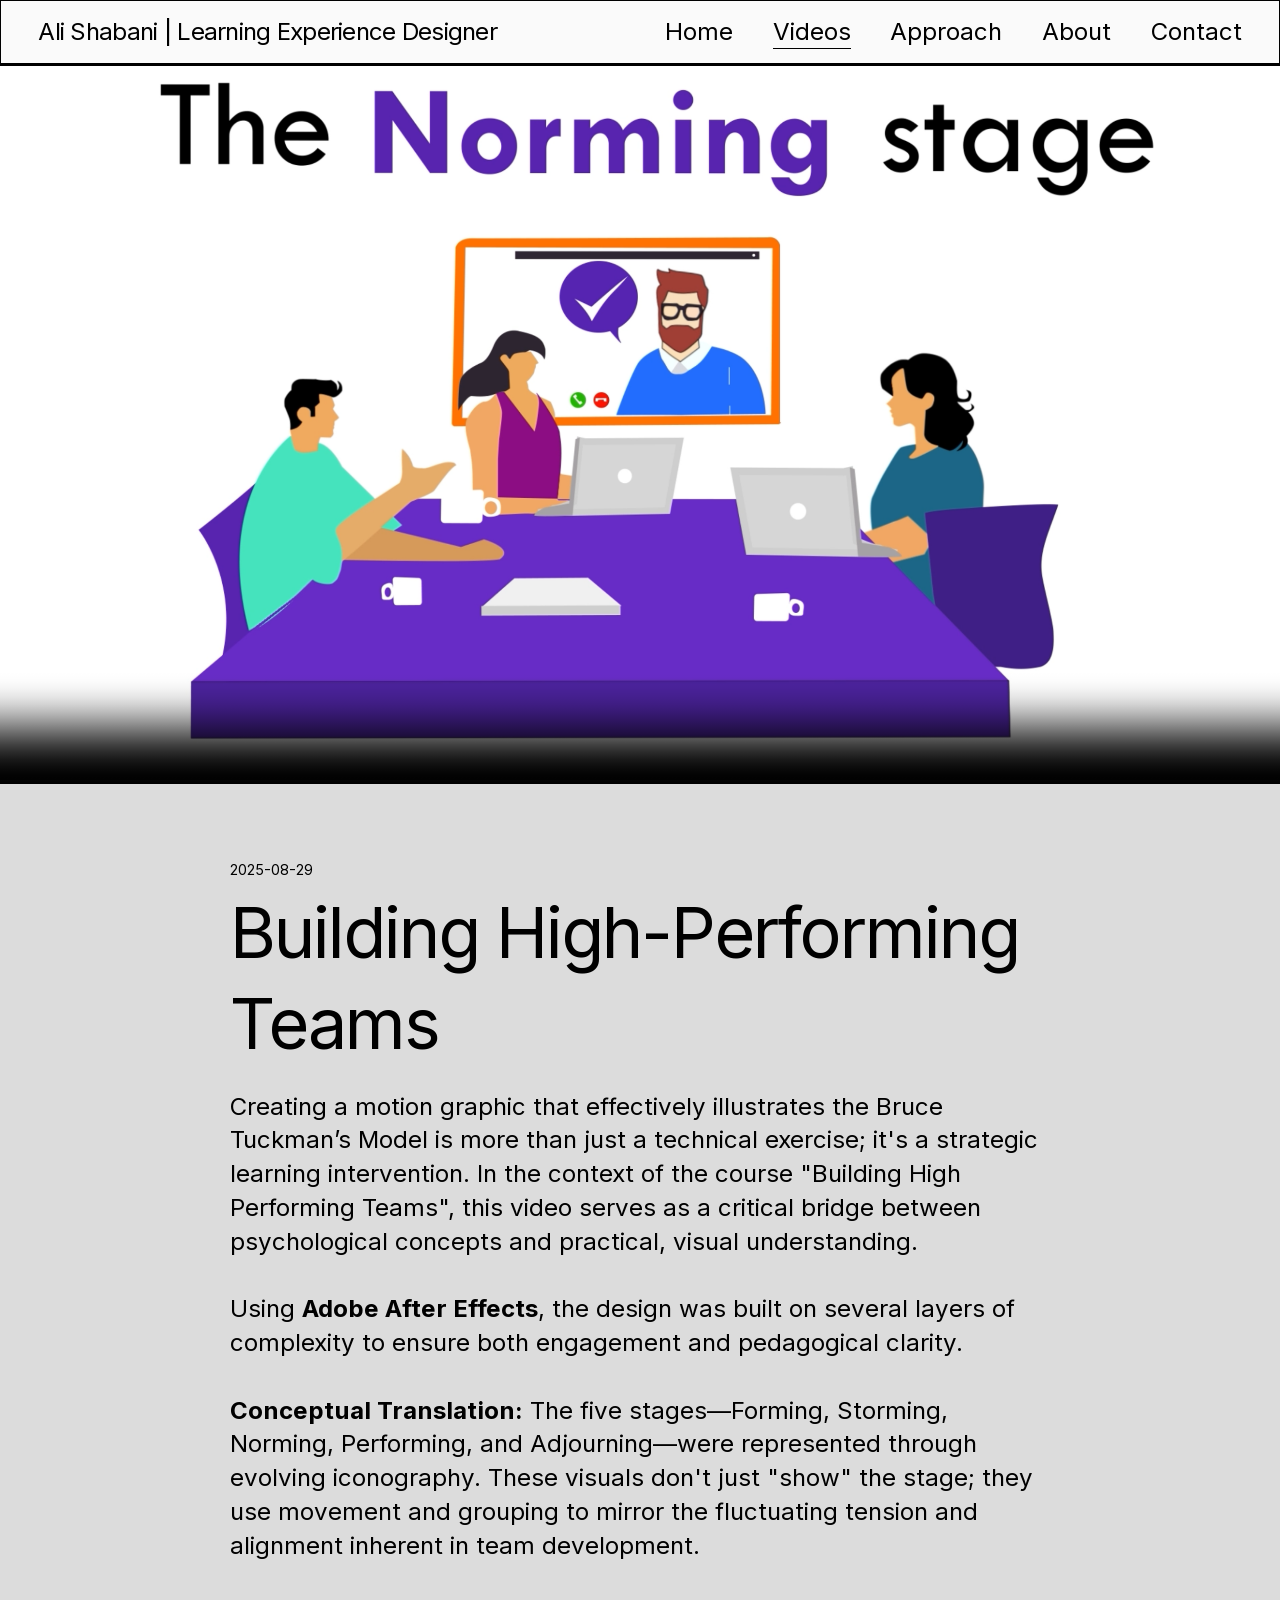
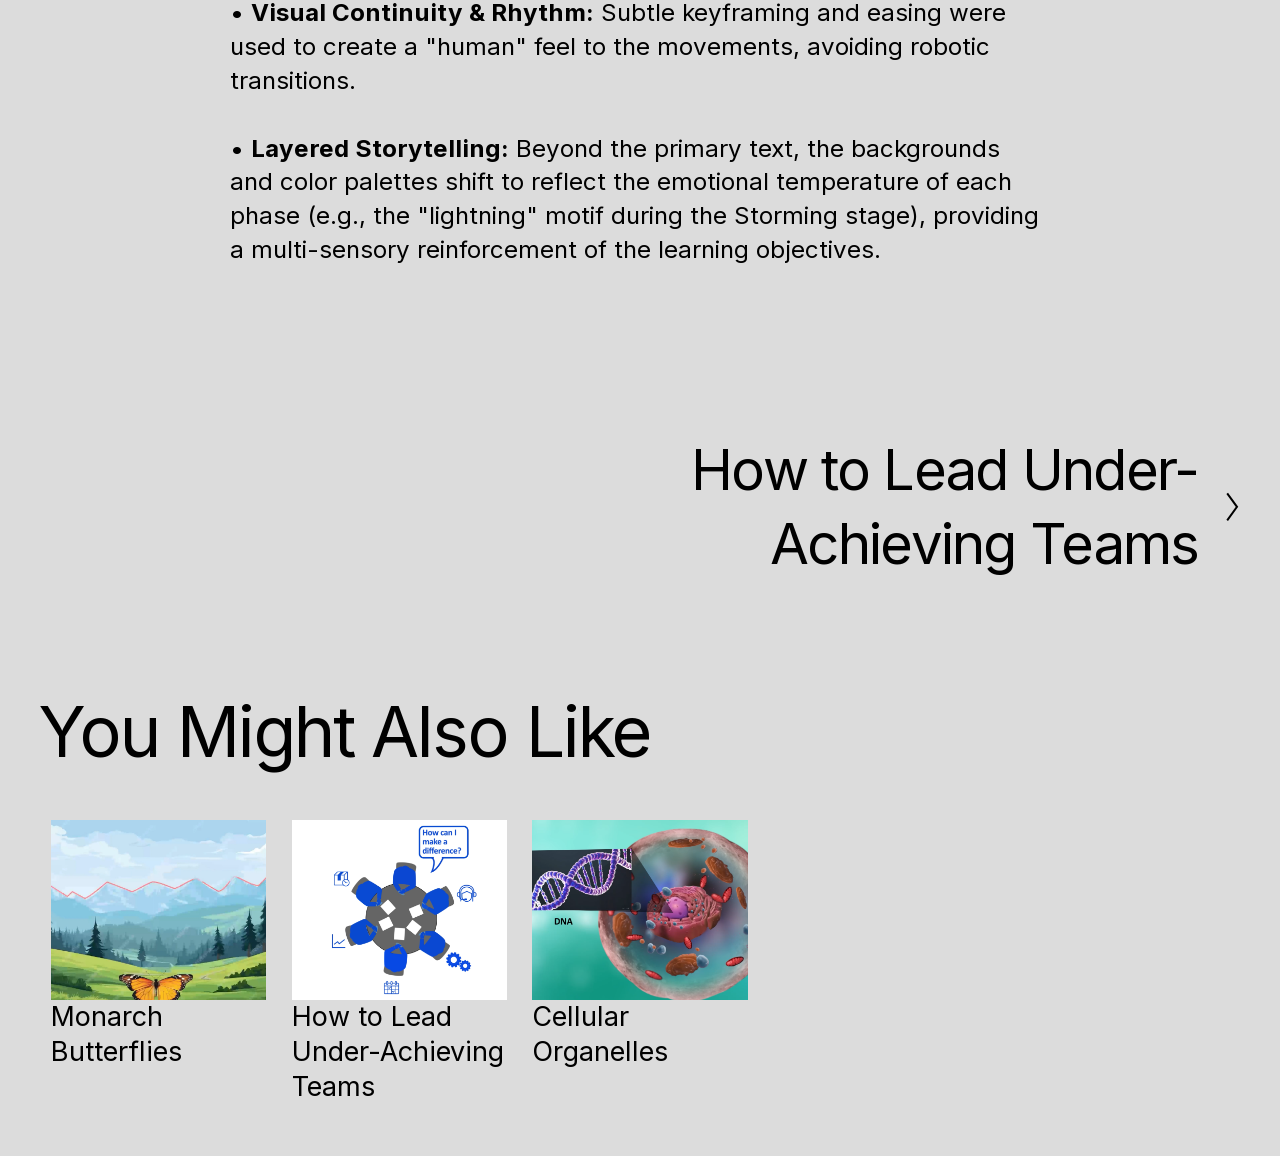
==== videos-WIx4I/v/tips-for-better-focus-cc7rp-d35s5/index.html @ cd2daa12 "Static rebuild of innerplexity.com from Squarespace Co-Authored-By: Claude Opus 5.5 <noreply@anthrop" ====
<!DOCTYPE html>
<html lang="en-CA" xmlns:fb="http://www.facebook.com/2008/fbml" xmlns:og="http://opengraphprotocol.org/schema/">
<head>
<meta content="IE=edge,chrome=1" http-equiv="X-UA-Compatible"/>
<meta content="width=device-width, initial-scale=1" name="viewport"/>

<base href=""/>
<meta charset="utf-8"/>
<title>Building High-Performing Teams — Ali Shabani | Learning Experience Designer</title>
<meta content="Sec-CH-UA-Platform-Version, Sec-CH-UA-Model" http-equiv="Accept-CH"/>
<link href="https://www.innerplexity.com/videos-WIx4I/v/tips-for-better-focus-cc7rp-d35s5" rel="canonical"/>
<meta content="Ali Shabani | Learning Experience Designer" property="og:site_name"/>
<meta content="Building High-Performing Teams — Ali Shabani | Learning Experience Designer" property="og:title"/>
<meta content="https://www.innerplexity.com/videos-WIx4I/v/tips-for-better-focus-cc7rp-d35s5" property="og:url"/>
<meta content="website" property="og:type"/>
<meta content="Motion-based learning video illustrating team development stages and leadership strategies for improving performance" property="og:description"/>
<meta content="../../../assets/img/e4d8c0-13.png" property="og:image"/>
<meta content="1500" property="og:image:width"/>
<meta content="840" property="og:image:height"/>
<meta content="Building High-Performing Teams — Ali Shabani | Learning Experience Designer" itemprop="name"/>
<meta content="https://www.innerplexity.com/videos-WIx4I/v/tips-for-better-focus-cc7rp-d35s5" itemprop="url"/>
<meta content="Motion-based learning video illustrating team development stages and leadership strategies for improving performance" itemprop="description"/>
<meta content="../../../assets/img/e4d8c0-13.png" itemprop="thumbnailUrl"/>
<link href="../../../assets/img/e4d8c0-13.png" rel="image_src"/>
<meta content="../../../assets/img/e4d8c0-13.png" itemprop="image"/>
<meta content="Building High-Performing Teams — Ali Shabani | Learning Experience Designer" name="twitter:title"/>
<meta content="../../../assets/img/e4d8c0-13.png" name="twitter:image"/>
<meta content="https://www.innerplexity.com/videos-WIx4I/v/tips-for-better-focus-cc7rp-d35s5" name="twitter:url"/>
<meta content="summary" name="twitter:card"/>
<meta content="Motion-based learning video illustrating team development stages and leadership strategies for improving performance" name="twitter:description"/>
<meta content=" Motion-based learning video illustrating team development stages and leadership strategies for improving performance " name="description"/>


<style data-sqsp-font-ids="6a31363e691a2d058d1a1524">
/* vietnamese */
@font-face {
  font-family: 'Inter';
  font-style: normal;
  font-weight: 700;
  font-display: swap;
  src: url('../../../assets/fonts/4113b352-vietnamese.woff2') format('woff2');
  unicode-range: U+0102-0103, U+0110-0111, U+0128-0129, U+0168-0169, U+01A0-01A1, U+01AF-01B0, U+0300-0301, U+0303-0304, U+0308-0309, U+0323, U+0329, U+1EA0-1EF9, U+20AB;
}
/* latin */
@font-face {
  font-family: 'Inter';
  font-style: normal;
  font-weight: 700;
  font-display: swap;
  src: url('../../../assets/fonts/b649195f-latin.woff2') format('woff2');
  unicode-range: U+0000-00FF, U+0131, U+0152-0153, U+02BB-02BC, U+02C6, U+02DA, U+02DC, U+0304, U+0308, U+0329, U+2000-206F, U+20AC, U+2122, U+2191, U+2193, U+2212, U+2215, U+FEFF, U+FFFD;
}
/* cyrillic-ext */
@font-face {
  font-family: 'Inter';
  font-style: normal;
  font-weight: 700;
  font-display: swap;
  src: url('../../../assets/fonts/66c18e4b-cyrillic-ext.woff2') format('woff2');
  unicode-range: U+0460-052F, U+1C80-1C8A, U+20B4, U+2DE0-2DFF, U+A640-A69F, U+FE2E-FE2F;
}
/* latin-ext */
@font-face {
  font-family: 'Inter';
  font-style: normal;
  font-weight: 700;
  font-display: swap;
  src: url('../../../assets/fonts/c0b7ce99-latin-ext.woff2') format('woff2');
  unicode-range: U+0100-02BA, U+02BD-02C5, U+02C7-02CC, U+02CE-02D7, U+02DD-02FF, U+0304, U+0308, U+0329, U+1D00-1DBF, U+1E00-1E9F, U+1EF2-1EFF, U+2020, U+20A0-20AB, U+20AD-20C0, U+2113, U+2C60-2C7F, U+A720-A7FF;
}
/* cyrillic */
@font-face {
  font-family: 'Inter';
  font-style: normal;
  font-weight: 700;
  font-display: swap;
  src: url('../../../assets/fonts/af0b57b3-cyrillic.woff2') format('woff2');
  unicode-range: U+0301, U+0400-045F, U+0490-0491, U+04B0-04B1, U+2116;
}
/* greek-ext */
@font-face {
  font-family: 'Inter';
  font-style: normal;
  font-weight: 700;
  font-display: swap;
  src: url('../../../assets/fonts/91ca4c6c-greek-ext.woff2') format('woff2');
  unicode-range: U+1F00-1FFF;
}
/* greek */
@font-face {
  font-family: 'Inter';
  font-style: normal;
  font-weight: 700;
  font-display: swap;
  src: url('../../../assets/fonts/c75aaa21-greek.woff2') format('woff2');
  unicode-range: U+0370-0377, U+037A-037F, U+0384-038A, U+038C, U+038E-03A1, U+03A3-03FF;
}
/* cyrillic-ext */
@font-face {
  font-family: 'Inter';
  font-style: normal;
  font-weight: 500;
  font-display: swap;
  src: url('../../../assets/fonts/0c454122-cyrillic-ext.woff2') format('woff2');
  unicode-range: U+0460-052F, U+1C80-1C8A, U+20B4, U+2DE0-2DFF, U+A640-A69F, U+FE2E-FE2F;
}
/* cyrillic */
@font-face {
  font-family: 'Inter';
  font-style: normal;
  font-weight: 500;
  font-display: swap;
  src: url('../../../assets/fonts/30392945-cyrillic.woff2') format('woff2');
  unicode-range: U+0301, U+0400-045F, U+0490-0491, U+04B0-04B1, U+2116;
}
/* greek */
@font-face {
  font-family: 'Inter';
  font-style: normal;
  font-weight: 500;
  font-display: swap;
  src: url('../../../assets/fonts/ab9667b0-greek.woff2') format('woff2');
  unicode-range: U+0370-0377, U+037A-037F, U+0384-038A, U+038C, U+038E-03A1, U+03A3-03FF;
}
/* greek-ext */
@font-face {
  font-family: 'Inter';
  font-style: normal;
  font-weight: 500;
  font-display: swap;
  src: url('../../../assets/fonts/546a0214-greek-ext.woff2') format('woff2');
  unicode-range: U+1F00-1FFF;
}
/* vietnamese */
@font-face {
  font-family: 'Inter';
  font-style: normal;
  font-weight: 500;
  font-display: swap;
  src: url('../../../assets/fonts/432aa354-vietnamese.woff2') format('woff2');
  unicode-range: U+0102-0103, U+0110-0111, U+0128-0129, U+0168-0169, U+01A0-01A1, U+01AF-01B0, U+0300-0301, U+0303-0304, U+0308-0309, U+0323, U+0329, U+1EA0-1EF9, U+20AB;
}
/* latin */
@font-face {
  font-family: 'Inter';
  font-style: normal;
  font-weight: 500;
  font-display: swap;
  src: url('../../../assets/fonts/935205cf-latin.woff2') format('woff2');
  unicode-range: U+0000-00FF, U+0131, U+0152-0153, U+02BB-02BC, U+02C6, U+02DA, U+02DC, U+0304, U+0308, U+0329, U+2000-206F, U+20AC, U+2122, U+2191, U+2193, U+2212, U+2215, U+FEFF, U+FFFD;
}
/* latin-ext */
@font-face {
  font-family: 'Inter';
  font-style: normal;
  font-weight: 500;
  font-display: swap;
  src: url('../../../assets/fonts/702f4d93-latin-ext.woff2') format('woff2');
  unicode-range: U+0100-02BA, U+02BD-02C5, U+02C7-02CC, U+02CE-02D7, U+02DD-02FF, U+0304, U+0308, U+0329, U+1D00-1DBF, U+1E00-1E9F, U+1EF2-1EFF, U+2020, U+20A0-20AB, U+20AD-20C0, U+2113, U+2C60-2C7F, U+A720-A7FF;
}
/* vietnamese */
@font-face {
  font-family: 'Inter';
  font-style: italic;
  font-weight: 700;
  font-display: swap;
  src: url('../../../assets/fonts/43b885bd-vietnamese.woff2') format('woff2');
  unicode-range: U+0102-0103, U+0110-0111, U+0128-0129, U+0168-0169, U+01A0-01A1, U+01AF-01B0, U+0300-0301, U+0303-0304, U+0308-0309, U+0323, U+0329, U+1EA0-1EF9, U+20AB;
}
/* cyrillic */
@font-face {
  font-family: 'Inter';
  font-style: italic;
  font-weight: 700;
  font-display: swap;
  src: url('../../../assets/fonts/abae1e68-cyrillic.woff2') format('woff2');
  unicode-range: U+0301, U+0400-045F, U+0490-0491, U+04B0-04B1, U+2116;
}
/* greek */
@font-face {
  font-family: 'Inter';
  font-style: italic;
  font-weight: 700;
  font-display: swap;
  src: url('../../../assets/fonts/77de0f30-greek.woff2') format('woff2');
  unicode-range: U+0370-0377, U+037A-037F, U+0384-038A, U+038C, U+038E-03A1, U+03A3-03FF;
}
/* greek-ext */
@font-face {
  font-family: 'Inter';
  font-style: italic;
  font-weight: 700;
  font-display: swap;
  src: url('../../../assets/fonts/a1b8ee65-greek-ext.woff2') format('woff2');
  unicode-range: U+1F00-1FFF;
}
/* latin */
@font-face {
  font-family: 'Inter';
  font-style: italic;
  font-weight: 700;
  font-display: swap;
  src: url('../../../assets/fonts/f54c4727-latin.woff2') format('woff2');
  unicode-range: U+0000-00FF, U+0131, U+0152-0153, U+02BB-02BC, U+02C6, U+02DA, U+02DC, U+0304, U+0308, U+0329, U+2000-206F, U+20AC, U+2122, U+2191, U+2193, U+2212, U+2215, U+FEFF, U+FFFD;
}
/* cyrillic-ext */
@font-face {
  font-family: 'Inter';
  font-style: italic;
  font-weight: 700;
  font-display: swap;
  src: url('../../../assets/fonts/4ec15bb5-cyrillic-ext.woff2') format('woff2');
  unicode-range: U+0460-052F, U+1C80-1C8A, U+20B4, U+2DE0-2DFF, U+A640-A69F, U+FE2E-FE2F;
}
/* latin-ext */
@font-face {
  font-family: 'Inter';
  font-style: italic;
  font-weight: 700;
  font-display: swap;
  src: url('../../../assets/fonts/b545ee98-latin-ext.woff2') format('woff2');
  unicode-range: U+0100-02BA, U+02BD-02C5, U+02C7-02CC, U+02CE-02D7, U+02DD-02FF, U+0304, U+0308, U+0329, U+1D00-1DBF, U+1E00-1E9F, U+1EF2-1EFF, U+2020, U+20A0-20AB, U+20AD-20C0, U+2113, U+2C60-2C7F, U+A720-A7FF;
}
/* greek-ext */
@font-face {
  font-family: 'Inter';
  font-style: normal;
  font-weight: 400;
  font-display: swap;
  src: url('../../../assets/fonts/46ea1c70-greek-ext.woff2') format('woff2');
  unicode-range: U+1F00-1FFF;
}
/* latin */
@font-face {
  font-family: 'Inter';
  font-style: normal;
  font-weight: 400;
  font-display: swap;
  src: url('../../../assets/fonts/ac496057-latin.woff2') format('woff2');
  unicode-range: U+0000-00FF, U+0131, U+0152-0153, U+02BB-02BC, U+02C6, U+02DA, U+02DC, U+0304, U+0308, U+0329, U+2000-206F, U+20AC, U+2122, U+2191, U+2193, U+2212, U+2215, U+FEFF, U+FFFD;
}
/* cyrillic */
@font-face {
  font-family: 'Inter';
  font-style: normal;
  font-weight: 400;
  font-display: swap;
  src: url('../../../assets/fonts/c9c27ed9-cyrillic.woff2') format('woff2');
  unicode-range: U+0301, U+0400-045F, U+0490-0491, U+04B0-04B1, U+2116;
}
/* latin-ext */
@font-face {
  font-family: 'Inter';
  font-style: normal;
  font-weight: 400;
  font-display: swap;
  src: url('../../../assets/fonts/b050ea96-latin-ext.woff2') format('woff2');
  unicode-range: U+0100-02BA, U+02BD-02C5, U+02C7-02CC, U+02CE-02D7, U+02DD-02FF, U+0304, U+0308, U+0329, U+1D00-1DBF, U+1E00-1E9F, U+1EF2-1EFF, U+2020, U+20A0-20AB, U+20AD-20C0, U+2113, U+2C60-2C7F, U+A720-A7FF;
}
/* greek */
@font-face {
  font-family: 'Inter';
  font-style: normal;
  font-weight: 400;
  font-display: swap;
  src: url('../../../assets/fonts/b557cbe0-greek.woff2') format('woff2');
  unicode-range: U+0370-0377, U+037A-037F, U+0384-038A, U+038C, U+038E-03A1, U+03A3-03FF;
}
/* vietnamese */
@font-face {
  font-family: 'Inter';
  font-style: normal;
  font-weight: 400;
  font-display: swap;
  src: url('../../../assets/fonts/0887871a-vietnamese.woff2') format('woff2');
  unicode-range: U+0102-0103, U+0110-0111, U+0128-0129, U+0168-0169, U+01A0-01A1, U+01AF-01B0, U+0300-0301, U+0303-0304, U+0308-0309, U+0323, U+0329, U+1EA0-1EF9, U+20AB;
}
/* cyrillic-ext */
@font-face {
  font-family: 'Inter';
  font-style: normal;
  font-weight: 400;
  font-display: swap;
  src: url('../../../assets/fonts/81eea474-cyrillic-ext.woff2') format('woff2');
  unicode-range: U+0460-052F, U+1C80-1C8A, U+20B4, U+2DE0-2DFF, U+A640-A69F, U+FE2E-FE2F;
}
/* cyrillic */
@font-face {
  font-family: 'Inter';
  font-style: italic;
  font-weight: 400;
  font-display: swap;
  src: url('../../../assets/fonts/d3fb858e-cyrillic.woff2') format('woff2');
  unicode-range: U+0301, U+0400-045F, U+0490-0491, U+04B0-04B1, U+2116;
}
/* vietnamese */
@font-face {
  font-family: 'Inter';
  font-style: italic;
  font-weight: 400;
  font-display: swap;
  src: url('../../../assets/fonts/e8210424-vietnamese.woff2') format('woff2');
  unicode-range: U+0102-0103, U+0110-0111, U+0128-0129, U+0168-0169, U+01A0-01A1, U+01AF-01B0, U+0300-0301, U+0303-0304, U+0308-0309, U+0323, U+0329, U+1EA0-1EF9, U+20AB;
}
/* latin-ext */
@font-face {
  font-family: 'Inter';
  font-style: italic;
  font-weight: 400;
  font-display: swap;
  src: url('../../../assets/fonts/5151666f-latin-ext.woff2') format('woff2');
  unicode-range: U+0100-02BA, U+02BD-02C5, U+02C7-02CC, U+02CE-02D7, U+02DD-02FF, U+0304, U+0308, U+0329, U+1D00-1DBF, U+1E00-1E9F, U+1EF2-1EFF, U+2020, U+20A0-20AB, U+20AD-20C0, U+2113, U+2C60-2C7F, U+A720-A7FF;
}
/* latin */
@font-face {
  font-family: 'Inter';
  font-style: italic;
  font-weight: 400;
  font-display: swap;
  src: url('../../../assets/fonts/429e26ea-latin.woff2') format('woff2');
  unicode-range: U+0000-00FF, U+0131, U+0152-0153, U+02BB-02BC, U+02C6, U+02DA, U+02DC, U+0304, U+0308, U+0329, U+2000-206F, U+20AC, U+2122, U+2191, U+2193, U+2212, U+2215, U+FEFF, U+FFFD;
}
/* greek-ext */
@font-face {
  font-family: 'Inter';
  font-style: italic;
  font-weight: 400;
  font-display: swap;
  src: url('../../../assets/fonts/dc8ef5c0-greek-ext.woff2') format('woff2');
  unicode-range: U+1F00-1FFF;
}
/* cyrillic-ext */
@font-face {
  font-family: 'Inter';
  font-style: italic;
  font-weight: 400;
  font-display: swap;
  src: url('../../../assets/fonts/33eec106-cyrillic-ext.woff2') format('woff2');
  unicode-range: U+0460-052F, U+1C80-1C8A, U+20B4, U+2DE0-2DFF, U+A640-A69F, U+FE2E-FE2F;
}
/* greek */
@font-face {
  font-family: 'Inter';
  font-style: italic;
  font-weight: 400;
  font-display: swap;
  src: url('../../../assets/fonts/e639d1a4-greek.woff2') format('woff2');
  unicode-range: U+0370-0377, U+037A-037F, U+0384-038A, U+038C, U+038E-03A1, U+03A3-03FF;
}
</style>










<link href="../../../css/user-account-core-9e71a27471c677cb-min.en-US.css" rel="stylesheet" type="text/css"/>
<script type="application/ld+json">{"url":"https://www.innerplexity.com","name":"Ali Shabani | Learning Experience Designer","description":"","@context":"http://schema.org","@type":"WebSite"}</script><link href="../../../css/site.css" rel="stylesheet" type="text/css"/><link href="../../../css/static.css" rel="stylesheet" type="text/css"/>

<style id="static-fixes">
/* static-site fixes */
.preFade, .preSlide, .preScale, .preClip, .preFlex { opacity: 1 !important; transform: none !important; clip-path: none !important; }
header, footer, section > .content-wrapper { animation: none !important; }
.page-section[data-animation] { opacity: 1 !important; transform: none !important; }
.sqs-announcement-bar-dropzone:empty { display: none; }
.header-actions-action--cart, .showOnMobile .header-menu-cart, .header-menu-cart { display: none !important; }
img[data-load="false"] { opacity: 1 !important; }
.sqs-block-video .video-block-wrapper video { width: 100%; height: 100%; display: block; }
</style></head>
<body class="primary-button-style-solid primary-button-shape-rounded secondary-button-style-outline secondary-button-shape-underline tertiary-button-style-outline tertiary-button-shape-underline form-field-style-outline form-field-shape-square form-field-border-all form-field-hover-focus-opacity form-field-checkbox-type-icon form-field-checkbox-fill-outline form-field-checkbox-color-normal form-field-checkbox-shape-square form-field-checkbox-layout-stack form-field-radio-type-icon form-field-radio-fill-outline form-field-radio-color-normal form-field-radio-shape-square form-field-radio-layout-stack form-field-survey-fill-outline form-field-survey-color-normal form-field-survey-shape-square form-submit-button-style-bar tweak-global-animations-enabled tweak-global-animations-animation-type-fade tweak-global-animations-animation-curve-ease image-block-poster-text-alignment-center image-block-card-content-position-center image-block-card-text-alignment-left image-block-overlap-content-position-center image-block-overlap-text-alignment-left image-block-collage-content-position-center image-block-collage-text-alignment-center image-block-stack-text-alignment-left tweak-blog-alternating-side-by-side-width-full tweak-blog-alternating-side-by-side-image-aspect-ratio-11-square tweak-blog-alternating-side-by-side-text-alignment-left tweak-blog-alternating-side-by-side-read-more-style-hide tweak-blog-alternating-side-by-side-image-text-alignment-middle tweak-blog-alternating-side-by-side-delimiter-bullet tweak-blog-alternating-side-by-side-meta-position-top tweak-blog-alternating-side-by-side-primary-meta-categories tweak-blog-alternating-side-by-side-secondary-meta-date tweak-blog-alternating-side-by-side-excerpt-show form-use-theme-colors tweak-global-animations-complexity-level-detailed tweak-global-animations-animation-style-fade tweak-blog-masonry-width-inset tweak-blog-masonry-text-alignment-center tweak-blog-masonry-primary-meta-categories tweak-blog-masonry-secondary-meta-date tweak-blog-masonry-meta-position-top tweak-blog-masonry-read-more-style-hide tweak-blog-masonry-delimiter-space tweak-blog-masonry-image-placement-above tweak-blog-masonry-excerpt-show tweak-portfolio-grid-overlay-width-full tweak-portfolio-grid-overlay-height-large tweak-portfolio-grid-overlay-image-aspect-ratio-11-square tweak-portfolio-grid-overlay-text-placement-center tweak-portfolio-grid-overlay-show-text-after-hover tweak-blog-single-column-width-inset tweak-blog-single-column-text-alignment-center tweak-blog-single-column-image-placement-above tweak-blog-single-column-delimiter-bullet tweak-blog-single-column-read-more-style-show tweak-blog-single-column-primary-meta-categories tweak-blog-single-column-secondary-meta-date tweak-blog-single-column-meta-position-top tweak-blog-single-column-content-full-post header-width-full tweak-fixed-header tweak-fixed-header-style-basic tweak-blog-item-width-narrow tweak-blog-item-text-alignment-left tweak-blog-item-meta-position-above-title tweak-blog-item-show-date tweak-blog-item-delimiter-bullet tweak-blog-side-by-side-width-inset tweak-blog-side-by-side-image-placement-left tweak-blog-side-by-side-image-aspect-ratio-11-square tweak-blog-side-by-side-primary-meta-categories tweak-blog-side-by-side-secondary-meta-date tweak-blog-side-by-side-meta-position-top tweak-blog-side-by-side-text-alignment-left tweak-blog-side-by-side-image-text-alignment-middle tweak-blog-side-by-side-read-more-style-show tweak-blog-side-by-side-delimiter-bullet tweak-blog-side-by-side-excerpt-show tweak-events-stacked-width-full tweak-events-stacked-height-large tweak-events-stacked-show-thumbnails tweak-events-stacked-thumbnail-size-32-standard tweak-events-stacked-date-style-with-text tweak-events-stacked-show-time tweak-events-stacked-show-location tweak-events-stacked-show-excerpt tweak-blog-basic-grid-width-full tweak-blog-basic-grid-image-aspect-ratio-32-standard tweak-blog-basic-grid-text-alignment-left tweak-blog-basic-grid-delimiter-bullet tweak-blog-basic-grid-image-placement-above tweak-blog-basic-grid-read-more-style-show tweak-blog-basic-grid-primary-meta-categories tweak-blog-basic-grid-secondary-meta-date tweak-blog-basic-grid-excerpt-show tweak-portfolio-grid-basic-width-full tweak-portfolio-grid-basic-height-small tweak-portfolio-grid-basic-image-aspect-ratio-11-square tweak-portfolio-grid-basic-text-alignment-left tweak-portfolio-grid-basic-hover-effect-fade header-overlay-alignment-left tweak-portfolio-index-background-link-format-stacked tweak-portfolio-index-background-width-full tweak-portfolio-index-background-height-large tweak-portfolio-index-background-vertical-alignment-middle tweak-portfolio-index-background-horizontal-alignment-center tweak-portfolio-index-background-delimiter-none tweak-portfolio-index-background-animation-type-fade tweak-portfolio-index-background-animation-duration-medium tweak-portfolio-hover-follow-layout-inline tweak-portfolio-hover-follow-delimiter-bullet tweak-portfolio-hover-follow-animation-type-fade tweak-portfolio-hover-follow-animation-duration-fast tweak-portfolio-hover-static-layout-inline tweak-portfolio-hover-static-front tweak-portfolio-hover-static-delimiter-hyphen tweak-portfolio-hover-static-animation-type-fade tweak-portfolio-hover-static-animation-duration-fast hide-opentable-icons opentable-style-dark tweak-product-quick-view-button-style-floating tweak-product-quick-view-button-position-center tweak-product-quick-view-lightbox-excerpt-display-truncate tweak-product-quick-view-lightbox-show-arrows tweak-product-quick-view-lightbox-show-close-button tweak-product-quick-view-lightbox-controls-weight-light native-currency-code-cad view-item collection-layout-default collection-69bd6115cb47851c29a4c1d2 mobile-style-available sqs-seven-one has-banner-image item-main-image" id="item-69bd6115cb47851c29a4c1eb" tabindex="-1">
<div class="clearfix site-wrapper" id="siteWrapper">
<div class="floating-cart hidden" id="floatingCart">

</div>
<header class="header theme-col--primary" data-controller="Header" data-current-styles='{
                                                                                                                                                                                                                                                    "layout": "navRight",
                                                                                                                                                                                                                                                    "action": {
                                                                                                                                                                                                                                                      "href": "/#contact",
                                                                                                                                                                                                                                                      "buttonText": "Contact",
                                                                                                                                                                                                                                                      "newWindow": false
                                                                                                                                                                                                                                                    },
                                                                                                                                                                                                                                                    "showSocial": false,
                                                                                                                                                                                                                                                    "socialOptions": {
                                                                                                                                                                                                                                                      "socialBorderShape": "none",
                                                                                                                                                                                                                                                      "socialBorderStyle": "outline",
                                                                                                                                                                                                                                                      "socialBorderThickness": {
                                                                                                                                                                                                                                                        "unit": "px",
                                                                                                                                                                                                                                                        "value": 1.0
                                                                                                                                                                                                                                                      }
                                                                                                                                                                                                                                                    },
                                                                                                                                                                                                                                                    "menuOverlayTheme": "light",
                                                                                                                                                                                                                                                    "menuOverlayAnimation": "fade",
                                                                                                                                                                                                                                                    "cartStyle": "text",
                                                                                                                                                                                                                                                    "cartText": "Cart",
                                                                                                                                                                                                                                                    "showEmptyCartState": true,
                                                                                                                                                                                                                                                    "cartOptions": {
                                                                                                                                                                                                                                                      "iconType": "stroke-1",
                                                                                                                                                                                                                                                      "cartBorderShape": "none",
                                                                                                                                                                                                                                                      "cartBorderStyle": "outline",
                                                                                                                                                                                                                                                      "cartBorderThickness": {
                                                                                                                                                                                                                                                        "unit": "px",
                                                                                                                                                                                                                                                        "value": 1.0
                                                                                                                                                                                                                                                      }
                                                                                                                                                                                                                                                    },
                                                                                                                                                                                                                                                    "showButton": false,
                                                                                                                                                                                                                                                    "showCart": false,
                                                                                                                                                                                                                                                    "showAccountLogin": false,
                                                                                                                                                                                                                                                    "headerStyle": "solid",
                                                                                                                                                                                                                                                    "languagePicker": {
                                                                                                                                                                                                                                                      "enabled": false,
                                                                                                                                                                                                                                                      "iconEnabled": false,
                                                                                                                                                                                                                                                      "iconType": "globe",
                                                                                                                                                                                                                                                      "flagShape": "shiny",
                                                                                                                                                                                                                                                      "languageFlags": [ ]
                                                                                                                                                                                                                                                    },
                                                                                                                                                                                                                                                    "iconOptions": {
                                                                                                                                                                                                                                                      "desktopDropdownIconOptions": {
                                                                                                                                                                                                                                                        "size": {
                                                                                                                                                                                                                                                          "unit": "em",
                                                                                                                                                                                                                                                          "value": 1.0
                                                                                                                                                                                                                                                        },
                                                                                                                                                                                                                                                        "iconSpacing": {
                                                                                                                                                                                                                                                          "unit": "em",
                                                                                                                                                                                                                                                          "value": 0.35
                                                                                                                                                                                                                                                        },
                                                                                                                                                                                                                                                        "strokeWidth": {
                                                                                                                                                                                                                                                          "unit": "px",
                                                                                                                                                                                                                                                          "value": 1.0
                                                                                                                                                                                                                                                        },
                                                                                                                                                                                                                                                        "endcapType": "square",
                                                                                                                                                                                                                                                        "folderDropdownIcon": "none",
                                                                                                                                                                                                                                                        "languagePickerIcon": "openArrowHead"
                                                                                                                                                                                                                                                      },
                                                                                                                                                                                                                                                      "mobileDropdownIconOptions": {
                                                                                                                                                                                                                                                        "size": {
                                                                                                                                                                                                                                                          "unit": "em",
                                                                                                                                                                                                                                                          "value": 1.0
                                                                                                                                                                                                                                                        },
                                                                                                                                                                                                                                                        "iconSpacing": {
                                                                                                                                                                                                                                                          "unit": "em",
                                                                                                                                                                                                                                                          "value": 0.15
                                                                                                                                                                                                                                                        },
                                                                                                                                                                                                                                                        "strokeWidth": {
                                                                                                                                                                                                                                                          "unit": "px",
                                                                                                                                                                                                                                                          "value": 0.5
                                                                                                                                                                                                                                                        },
                                                                                                                                                                                                                                                        "endcapType": "square",
                                                                                                                                                                                                                                                        "folderDropdownIcon": "openArrowHead",
                                                                                                                                                                                                                                                        "languagePickerIcon": "openArrowHead"
                                                                                                                                                                                                                                                      }
                                                                                                                                                                                                                                                    },
                                                                                                                                                                                                                                                    "mobileOptions": {
                                                                                                                                                                                                                                                      "layout": "logoLeftNavRight",
                                                                                                                                                                                                                                                      "menuIconOptions": {
                                                                                                                                                                                                                                                        "style": "doubleLineHamburger",
                                                                                                                                                                                                                                                        "thickness": {
                                                                                                                                                                                                                                                          "unit": "px",
                                                                                                                                                                                                                                                          "value": 2.0
                                                                                                                                                                                                                                                        }
                                                                                                                                                                                                                                                      }
                                                                                                                                                                                                                                                    },
                                                                                                                                                                                                                                                    "solidOptions": {
                                                                                                                                                                                                                                                      "headerOpacity": {
                                                                                                                                                                                                                                                        "unit": "%",
                                                                                                                                                                                                                                                        "value": 100.0
                                                                                                                                                                                                                                                      },
                                                                                                                                                                                                                                                      "blurBackground": {
                                                                                                                                                                                                                                                        "enabled": false,
                                                                                                                                                                                                                                                        "blurRadius": {
                                                                                                                                                                                                                                                          "unit": "px",
                                                                                                                                                                                                                                                          "value": 12.0
                                                                                                                                                                                                                                                        }
                                                                                                                                                                                                                                                      },
                                                                                                                                                                                                                                                      "backgroundColor": {
                                                                                                                                                                                                                                                        "type": "SITE_PALETTE_COLOR",
                                                                                                                                                                                                                                                        "sitePaletteColor": {
                                                                                                                                                                                                                                                          "colorName": "white",
                                                                                                                                                                                                                                                          "alphaModifier": 1.0
                                                                                                                                                                                                                                                        }
                                                                                                                                                                                                                                                      }
                                                                                                                                                                                                                                                    },
                                                                                                                                                                                                                                                    "gradientOptions": {
                                                                                                                                                                                                                                                      "gradientType": "faded",
                                                                                                                                                                                                                                                      "headerOpacity": {
                                                                                                                                                                                                                                                        "unit": "%",
                                                                                                                                                                                                                                                        "value": 90.0
                                                                                                                                                                                                                                                      },
                                                                                                                                                                                                                                                      "blurBackground": {
                                                                                                                                                                                                                                                        "enabled": false,
                                                                                                                                                                                                                                                        "blurRadius": {
                                                                                                                                                                                                                                                          "unit": "px",
                                                                                                                                                                                                                                                          "value": 12.0
                                                                                                                                                                                                                                                        }
                                                                                                                                                                                                                                                      }
                                                                                                                                                                                                                                                    },
                                                                                                                                                                                                                                                    "dropShadowOptions": {
                                                                                                                                                                                                                                                      "enabled": false,
                                                                                                                                                                                                                                                      "blur": {
                                                                                                                                                                                                                                                        "unit": "px",
                                                                                                                                                                                                                                                        "value": 87.0
                                                                                                                                                                                                                                                      },
                                                                                                                                                                                                                                                      "spread": {
                                                                                                                                                                                                                                                        "unit": "px",
                                                                                                                                                                                                                                                        "value": 57.0
                                                                                                                                                                                                                                                      },
                                                                                                                                                                                                                                                      "distance": {
                                                                                                                                                                                                                                                        "unit": "px",
                                                                                                                                                                                                                                                        "value": 14.0
                                                                                                                                                                                                                                                      }
                                                                                                                                                                                                                                                    },
                                                                                                                                                                                                                                                    "borderOptions": {
                                                                                                                                                                                                                                                      "enabled": true,
                                                                                                                                                                                                                                                      "position": "allSides",
                                                                                                                                                                                                                                                      "thickness": {
                                                                                                                                                                                                                                                        "unit": "px",
                                                                                                                                                                                                                                                        "value": 1.0
                                                                                                                                                                                                                                                      }
                                                                                                                                                                                                                                                    },
                                                                                                                                                                                                                                                    "showPromotedElement": false,
                                                                                                                                                                                                                                                    "buttonVariant": "primary",
                                                                                                                                                                                                                                                    "blurBackground": {
                                                                                                                                                                                                                                                      "enabled": false,
                                                                                                                                                                                                                                                      "blurRadius": {
                                                                                                                                                                                                                                                        "unit": "px",
                                                                                                                                                                                                                                                        "value": 12.0
                                                                                                                                                                                                                                                      }
                                                                                                                                                                                                                                                    },
                                                                                                                                                                                                                                                    "headerOpacity": {
                                                                                                                                                                                                                                                      "unit": "%",
                                                                                                                                                                                                                                                      "value": 100.0
                                                                                                                                                                                                                                                    }
                                                                                                                                                                                                                                                  }' data-first-focusable-element="" data-header-style="solid" data-language-picker='{
                                                                                                                                                                                                                                                    "enabled": false,
                                                                                                                                                                                                                                                    "iconEnabled": false,
                                                                                                                                                                                                                                                    "iconType": "globe",
                                                                                                                                                                                                                                                    "flagShape": "shiny",
                                                                                                                                                                                                                                                    "languageFlags": [ ]
                                                                                                                                                                                                                                                  }' data-section-id="header" data-section-theme="" data-test="header" id="header" style="
      
      
      
        --solidHeaderBackgroundColor: hsla(var(--white-hsl), 1);
      
      
      
      
    " tabindex="-1">
<svg style="display:none" viewbox="0 0 22 22" xmlns="http://www.w3.org/2000/svg">
<symbol id="circle">
<path d="M11.5 17C14.5376 17 17 14.5376 17 11.5C17 8.46243 14.5376 6 11.5 6C8.46243 6 6 8.46243 6 11.5C6 14.5376 8.46243 17 11.5 17Z" fill="none"></path>
</symbol>
<symbol id="circleFilled">
<path d="M11.5 17C14.5376 17 17 14.5376 17 11.5C17 8.46243 14.5376 6 11.5 6C8.46243 6 6 8.46243 6 11.5C6 14.5376 8.46243 17 11.5 17Z"></path>
</symbol>
<symbol id="dash">
<path d="M11 11H19H3"></path>
</symbol>
<symbol id="squareFilled">
<rect height="11" width="11" x="6" y="6"></rect>
</symbol>
<symbol id="square">
<rect fill="none" height="9" stroke="inherit" width="9" x="7" y="7"></rect>
</symbol>
<symbol id="plus">
<path d="M11 3V19"></path>
<path d="M19 11L3 11"></path>
</symbol>
<symbol id="closedArrow">
<path d="M11 11V2M11 18.1797L17 11.1477L5 11.1477L11 18.1797Z" fill="none"></path>
</symbol>
<symbol id="closedArrowFilled">
<path d="M11 11L11 2" fill="none" stroke="inherit"></path>
<path clip-rule="evenodd" d="M2.74695 9.38428L19.038 9.38428L10.8925 19.0846L2.74695 9.38428Z" fill-rule="evenodd" stroke-width="1"></path>
</symbol>
<symbol id="closedArrowHead" viewbox="0 0 22 22" xmlns="http://www.w3.org/2000/symbol">
<path d="M18 7L11 15L4 7L18 7Z" fill="none" stroke="inherit"></path>
</symbol>
<symbol id="closedArrowHeadFilled" viewbox="0 0 22 22" xmlns="http://www.w3.org/2000/symbol">
<path d="M18.875 6.5L11 15.5L3.125 6.5L18.875 6.5Z"></path>
</symbol>
<symbol id="openArrow">
<path d="M11 18.3591L11 3" fill="none" stroke="inherit"></path>
<path d="M18 11.5L11 18.5L4 11.5" fill="none" stroke="inherit"></path>
</symbol>
<symbol id="openArrowHead">
<path d="M18 7L11 14L4 7" fill="none"></path>
</symbol>
<symbol id="pinchedArrow">
<path d="M11 17.3591L11 2" fill="none"></path>
<path d="M2 11C5.85455 12.2308 8.81818 14.9038 11 18C13.1818 14.8269 16.1455 12.1538 20 11" fill="none"></path>
</symbol>
<symbol id="pinchedArrowFilled">
<path d="M11.05 10.4894C7.04096 8.73759 1.05005 8 1.05005 8C6.20459 11.3191 9.41368 14.1773 11.05 21C12.6864 14.0851 15.8955 11.227 21.05 8C21.05 8 15.0591 8.73759 11.05 10.4894Z" stroke-width="1"></path>
<path d="M11 11L11 1" fill="none"></path>
</symbol>
<symbol id="pinchedArrowHead">
<path d="M2 7.24091C5.85455 8.40454 8.81818 10.9318 11 13.8591C13.1818 10.8591 16.1455 8.33181 20 7.24091" fill="none"></path>
</symbol>
<symbol id="pinchedArrowHeadFilled">
<path d="M11.05 7.1591C7.04096 5.60456 1.05005 4.95001 1.05005 4.95001C6.20459 7.89547 9.41368 10.4318 11.05 16.4864C12.6864 10.35 15.8955 7.81365 21.05 4.95001C21.05 4.95001 15.0591 5.60456 11.05 7.1591Z"></path>
</symbol>
</svg>
<div class="sqs-announcement-bar-dropzone"></div>
<div class="header-announcement-bar-wrapper">
<a class="header-skip-link sqs-button-element--primary" href="#page">
        Skip to Content
      </a>
<style>
    @supports (-webkit-backdrop-filter: none) or (backdrop-filter: none) {
        .header-blur-background {
            
                -webkit-backdrop-filter: blur(12px);
                backdrop-filter: blur(12px);
            
            
        }
    }
</style>
<div class="header-border" data-header-border="true" data-header-style="solid" data-test="header-border" style="


  
    border-width: 1px !important;
  



"></div>
<div class="header-dropshadow" data-header-dropshadow="false" data-header-style="solid" data-test="header-dropshadow" style=""></div>
<div>
<div class="header-background-solid" data-header-style="solid" data-test="header-background-solid" style="opacity: calc(100 * .01)"></div>
</div>
<div class="header-inner container--fluid header-mobile-layout-logo-left-nav-right header-layout-nav-right" data-test="header-inner">

<div class="header-background theme-bg--primary"></div>
<div class="header-display-desktop" data-content-field="site-title">


<div class="header-title-nav-wrapper">

<div class="header-title" data-animation-role="header-element">
<div class="header-title-text">
<a data-animation-role="header-element" href="../../../" id="site-title">Ali Shabani | Learning Experience Designer</a>
</div>
</div>

<div class="header-nav">
<div class="header-nav-wrapper">
<nav class="header-nav-list">
<div class="header-nav-item header-nav-item--collection header-nav-item--homepage">
<a data-animation-role="header-element" href="../../../">
        Home
      </a>
</div>
<div class="header-nav-item header-nav-item--collection header-nav-item--active">
<a aria-current="page" data-animation-role="header-element" href="../../../videos-WIx4I/">
        Videos
      </a>
</div>
<div class="header-nav-item header-nav-item--collection">
<a data-animation-role="header-element" href="../../../my-approach/">
        Approach
      </a>
</div>
<div class="header-nav-item header-nav-item--collection">
<a data-animation-role="header-element" href="../../../about/">
        About
      </a>
</div>
<div class="header-nav-item header-nav-item--collection">
<a data-animation-role="header-element" href="../../../contact/">
        Contact
      </a>
</div>
</nav>
</div>
</div>
</div>

<div class="header-actions header-actions--right">
<div class="showOnMobile">
</div>
<div class="showOnDesktop">
</div>
</div>
<style>
  .top-bun, 
  .patty, 
  .bottom-bun {
    height: 2px;
  }
</style>

<div class="header-burger menu-overlay-does-not-have-visible-non-navigation-items no-actions" data-animation-role="header-element">
<button class="header-burger-btn burger" data-test="header-burger">
<span class="js-header-burger-open-title visually-hidden" hidden="">Open Menu</span>
<span class="js-header-burger-close-title visually-hidden" hidden="">Close Menu</span>
<div class="burger-box">
<div class="burger-inner header-menu-icon-doubleLineHamburger">
<div class="top-bun"></div>
<div class="patty"></div>
<div class="bottom-bun"></div>
</div>
</div>
</button>
</div>
</div>
<div class="header-display-mobile" data-content-field="site-title">


<div class="header-title-nav-wrapper">

<div class="header-title" data-animation-role="header-element">
<div class="header-title-text">
<a data-animation-role="header-element" href="../../../" id="site-title">Ali Shabani | Learning Experience Designer</a>
</div>
</div>

<div class="header-nav">
<div class="header-nav-wrapper">
<nav class="header-nav-list">
<div class="header-nav-item header-nav-item--collection header-nav-item--homepage">
<a data-animation-role="header-element" href="../../../">
        Home
      </a>
</div>
<div class="header-nav-item header-nav-item--collection header-nav-item--active">
<a aria-current="page" data-animation-role="header-element" href="../../../videos-WIx4I/">
        Videos
      </a>
</div>
<div class="header-nav-item header-nav-item--collection">
<a data-animation-role="header-element" href="../../../my-approach/">
        Approach
      </a>
</div>
<div class="header-nav-item header-nav-item--collection">
<a data-animation-role="header-element" href="../../../about/">
        About
      </a>
</div>
<div class="header-nav-item header-nav-item--collection">
<a data-animation-role="header-element" href="../../../contact/">
        Contact
      </a>
</div>
</nav>
</div>
</div>
</div>

<div class="header-actions header-actions--right">
<div class="showOnMobile">
</div>
<div class="showOnDesktop">
</div>
</div>
<style>
  .top-bun, 
  .patty, 
  .bottom-bun {
    height: 2px;
  }
</style>

<div class="header-burger menu-overlay-does-not-have-visible-non-navigation-items no-actions" data-animation-role="header-element">
<button class="header-burger-btn burger" data-test="header-burger">
<span class="js-header-burger-open-title visually-hidden" hidden="">Open Menu</span>
<span class="js-header-burger-close-title visually-hidden" hidden="">Close Menu</span>
<div class="burger-box">
<div class="burger-inner header-menu-icon-doubleLineHamburger">
<div class="top-bun"></div>
<div class="patty"></div>
<div class="bottom-bun"></div>
</div>
</div>
</button>
</div>
</div>
</div>
</div>

<div class="header-menu header-menu--folder-list light" data-current-styles='{
                                                                                                                                                                                                                                                    "layout": "navRight",
                                                                                                                                                                                                                                                    "action": {
                                                                                                                                                                                                                                                      "href": "/#contact",
                                                                                                                                                                                                                                                      "buttonText": "Contact",
                                                                                                                                                                                                                                                      "newWindow": false
                                                                                                                                                                                                                                                    },
                                                                                                                                                                                                                                                    "showSocial": false,
                                                                                                                                                                                                                                                    "socialOptions": {
                                                                                                                                                                                                                                                      "socialBorderShape": "none",
                                                                                                                                                                                                                                                      "socialBorderStyle": "outline",
                                                                                                                                                                                                                                                      "socialBorderThickness": {
                                                                                                                                                                                                                                                        "unit": "px",
                                                                                                                                                                                                                                                        "value": 1.0
                                                                                                                                                                                                                                                      }
                                                                                                                                                                                                                                                    },
                                                                                                                                                                                                                                                    "menuOverlayTheme": "light",
                                                                                                                                                                                                                                                    "menuOverlayAnimation": "fade",
                                                                                                                                                                                                                                                    "cartStyle": "text",
                                                                                                                                                                                                                                                    "cartText": "Cart",
                                                                                                                                                                                                                                                    "showEmptyCartState": true,
                                                                                                                                                                                                                                                    "cartOptions": {
                                                                                                                                                                                                                                                      "iconType": "stroke-1",
                                                                                                                                                                                                                                                      "cartBorderShape": "none",
                                                                                                                                                                                                                                                      "cartBorderStyle": "outline",
                                                                                                                                                                                                                                                      "cartBorderThickness": {
                                                                                                                                                                                                                                                        "unit": "px",
                                                                                                                                                                                                                                                        "value": 1.0
                                                                                                                                                                                                                                                      }
                                                                                                                                                                                                                                                    },
                                                                                                                                                                                                                                                    "showButton": false,
                                                                                                                                                                                                                                                    "showCart": false,
                                                                                                                                                                                                                                                    "showAccountLogin": false,
                                                                                                                                                                                                                                                    "headerStyle": "solid",
                                                                                                                                                                                                                                                    "languagePicker": {
                                                                                                                                                                                                                                                      "enabled": false,
                                                                                                                                                                                                                                                      "iconEnabled": false,
                                                                                                                                                                                                                                                      "iconType": "globe",
                                                                                                                                                                                                                                                      "flagShape": "shiny",
                                                                                                                                                                                                                                                      "languageFlags": [ ]
                                                                                                                                                                                                                                                    },
                                                                                                                                                                                                                                                    "iconOptions": {
                                                                                                                                                                                                                                                      "desktopDropdownIconOptions": {
                                                                                                                                                                                                                                                        "size": {
                                                                                                                                                                                                                                                          "unit": "em",
                                                                                                                                                                                                                                                          "value": 1.0
                                                                                                                                                                                                                                                        },
                                                                                                                                                                                                                                                        "iconSpacing": {
                                                                                                                                                                                                                                                          "unit": "em",
                                                                                                                                                                                                                                                          "value": 0.35
                                                                                                                                                                                                                                                        },
                                                                                                                                                                                                                                                        "strokeWidth": {
                                                                                                                                                                                                                                                          "unit": "px",
                                                                                                                                                                                                                                                          "value": 1.0
                                                                                                                                                                                                                                                        },
                                                                                                                                                                                                                                                        "endcapType": "square",
                                                                                                                                                                                                                                                        "folderDropdownIcon": "none",
                                                                                                                                                                                                                                                        "languagePickerIcon": "openArrowHead"
                                                                                                                                                                                                                                                      },
                                                                                                                                                                                                                                                      "mobileDropdownIconOptions": {
                                                                                                                                                                                                                                                        "size": {
                                                                                                                                                                                                                                                          "unit": "em",
                                                                                                                                                                                                                                                          "value": 1.0
                                                                                                                                                                                                                                                        },
                                                                                                                                                                                                                                                        "iconSpacing": {
                                                                                                                                                                                                                                                          "unit": "em",
                                                                                                                                                                                                                                                          "value": 0.15
                                                                                                                                                                                                                                                        },
                                                                                                                                                                                                                                                        "strokeWidth": {
                                                                                                                                                                                                                                                          "unit": "px",
                                                                                                                                                                                                                                                          "value": 0.5
                                                                                                                                                                                                                                                        },
                                                                                                                                                                                                                                                        "endcapType": "square",
                                                                                                                                                                                                                                                        "folderDropdownIcon": "openArrowHead",
                                                                                                                                                                                                                                                        "languagePickerIcon": "openArrowHead"
                                                                                                                                                                                                                                                      }
                                                                                                                                                                                                                                                    },
                                                                                                                                                                                                                                                    "mobileOptions": {
                                                                                                                                                                                                                                                      "layout": "logoLeftNavRight",
                                                                                                                                                                                                                                                      "menuIconOptions": {
                                                                                                                                                                                                                                                        "style": "doubleLineHamburger",
                                                                                                                                                                                                                                                        "thickness": {
                                                                                                                                                                                                                                                          "unit": "px",
                                                                                                                                                                                                                                                          "value": 2.0
                                                                                                                                                                                                                                                        }
                                                                                                                                                                                                                                                      }
                                                                                                                                                                                                                                                    },
                                                                                                                                                                                                                                                    "solidOptions": {
                                                                                                                                                                                                                                                      "headerOpacity": {
                                                                                                                                                                                                                                                        "unit": "%",
                                                                                                                                                                                                                                                        "value": 100.0
                                                                                                                                                                                                                                                      },
                                                                                                                                                                                                                                                      "blurBackground": {
                                                                                                                                                                                                                                                        "enabled": false,
                                                                                                                                                                                                                                                        "blurRadius": {
                                                                                                                                                                                                                                                          "unit": "px",
                                                                                                                                                                                                                                                          "value": 12.0
                                                                                                                                                                                                                                                        }
                                                                                                                                                                                                                                                      },
                                                                                                                                                                                                                                                      "backgroundColor": {
                                                                                                                                                                                                                                                        "type": "SITE_PALETTE_COLOR",
                                                                                                                                                                                                                                                        "sitePaletteColor": {
                                                                                                                                                                                                                                                          "colorName": "white",
                                                                                                                                                                                                                                                          "alphaModifier": 1.0
                                                                                                                                                                                                                                                        }
                                                                                                                                                                                                                                                      }
                                                                                                                                                                                                                                                    },
                                                                                                                                                                                                                                                    "gradientOptions": {
                                                                                                                                                                                                                                                      "gradientType": "faded",
                                                                                                                                                                                                                                                      "headerOpacity": {
                                                                                                                                                                                                                                                        "unit": "%",
                                                                                                                                                                                                                                                        "value": 90.0
                                                                                                                                                                                                                                                      },
                                                                                                                                                                                                                                                      "blurBackground": {
                                                                                                                                                                                                                                                        "enabled": false,
                                                                                                                                                                                                                                                        "blurRadius": {
                                                                                                                                                                                                                                                          "unit": "px",
                                                                                                                                                                                                                                                          "value": 12.0
                                                                                                                                                                                                                                                        }
                                                                                                                                                                                                                                                      }
                                                                                                                                                                                                                                                    },
                                                                                                                                                                                                                                                    "dropShadowOptions": {
                                                                                                                                                                                                                                                      "enabled": false,
                                                                                                                                                                                                                                                      "blur": {
                                                                                                                                                                                                                                                        "unit": "px",
                                                                                                                                                                                                                                                        "value": 87.0
                                                                                                                                                                                                                                                      },
                                                                                                                                                                                                                                                      "spread": {
                                                                                                                                                                                                                                                        "unit": "px",
                                                                                                                                                                                                                                                        "value": 57.0
                                                                                                                                                                                                                                                      },
                                                                                                                                                                                                                                                      "distance": {
                                                                                                                                                                                                                                                        "unit": "px",
                                                                                                                                                                                                                                                        "value": 14.0
                                                                                                                                                                                                                                                      }
                                                                                                                                                                                                                                                    },
                                                                                                                                                                                                                                                    "borderOptions": {
                                                                                                                                                                                                                                                      "enabled": true,
                                                                                                                                                                                                                                                      "position": "allSides",
                                                                                                                                                                                                                                                      "thickness": {
                                                                                                                                                                                                                                                        "unit": "px",
                                                                                                                                                                                                                                                        "value": 1.0
                                                                                                                                                                                                                                                      }
                                                                                                                                                                                                                                                    },
                                                                                                                                                                                                                                                    "showPromotedElement": false,
                                                                                                                                                                                                                                                    "buttonVariant": "primary",
                                                                                                                                                                                                                                                    "blurBackground": {
                                                                                                                                                                                                                                                      "enabled": false,
                                                                                                                                                                                                                                                      "blurRadius": {
                                                                                                                                                                                                                                                        "unit": "px",
                                                                                                                                                                                                                                                        "value": 12.0
                                                                                                                                                                                                                                                      }
                                                                                                                                                                                                                                                    },
                                                                                                                                                                                                                                                    "headerOpacity": {
                                                                                                                                                                                                                                                      "unit": "%",
                                                                                                                                                                                                                                                      "value": 100.0
                                                                                                                                                                                                                                                    }
                                                                                                                                                                                                                                                  }' data-section-id="overlay-nav" data-section-theme="light" data-show-account-login="false" data-test="header-menu">
<div class="header-menu-bg theme-bg--primary"></div>
<div class="header-menu-nav">
<nav class="header-menu-nav-list">
<div class="header-menu-nav-folder" data-folder="root">
<div class="header-menu-nav-folder-content">

<div class="header-menu-nav-wrapper">
<div class="container header-menu-nav-item header-menu-nav-item--collection header-menu-nav-item--homepage">
<a href="../../../">
<div class="header-menu-nav-item-content">
                  Home
                </div>
</a>
</div>
<div class="container header-menu-nav-item header-menu-nav-item--collection header-menu-nav-item--active">
<a aria-current="page" href="../../../videos-WIx4I/">
<div class="header-menu-nav-item-content">
                  Videos
                </div>
</a>
</div>
<div class="container header-menu-nav-item header-menu-nav-item--collection">
<a href="../../../my-approach/">
<div class="header-menu-nav-item-content">
                  Approach
                </div>
</a>
</div>
<div class="container header-menu-nav-item header-menu-nav-item--collection">
<a href="../../../about/">
<div class="header-menu-nav-item-content">
                  About
                </div>
</a>
</div>
<div class="container header-menu-nav-item header-menu-nav-item--collection">
<a href="../../../contact/">
<div class="header-menu-nav-item-content">
                  Contact
                </div>
</a>
</div>
</div>
</div>
</div>
</nav>
</div>
</div>

</header>
<main class="container" id="page" role="main">
<article class="sections" data-page-sections="69bd6115cb47851c29a4c1ef" id="sections">
<section class="page-section lessons-item-section full-bleed-section" data-animation="" data-controller="SectionWrapperController" data-current-context='{
                                                                                                                                                                                                                                                    "video": null,
                                                                                                                                                                                                                                                    "backgroundImageId": null,
                                                                                                                                                                                                                                                    "backgroundMediaEffect": null,
                                                                                                                                                                                                                                                    "divider": null,
                                                                                                                                                                                                                                                    "typeName": "lessons"
                                                                                                                                                                                                                                                  }' data-current-styles="null" data-json-schema-section="" data-section-id="69bd6115cb47851c29a4c1f0" data-section-theme="" data-sqsp-section="videos-item" data-test="page-section">
<div class="section-border">
<div class="section-background">
</div>
</div>
<div class="content-wrapper" style="
      
        
      
    ">
<div class="content">
<div data-controller="LessonsItem" data-section-id="69bd6115cb47851c29a4c1f0">
<article class="lesson-item">
<section>
<div class="lessons-item-wrapper">
<div class="lesson-details">
<div class="lesson-desc" style="text-align:left;">
<div class="lesson-video-wrapper">
<div data-config-collection-id="69bd6115cb47851c29a4c1d2" data-config-item-id="69bd6115cb47851c29a4c1eb" data-controller="LessonVideoNative" data-dynamic-strings=""><video controls="" playsinline="" poster="../../../assets/img/63d3c8-13.png" preload="metadata" src="../../../assets/video/building-high-performing-teams.mp4" style="width:100%;aspect-ratio:1.7777777777777777;display:block;background:#000;"></video></div>
</div>
<div class="lesson-detail-text-wrapper">
<div class="lesson-grid-meta-container">
<ul class="grid-categories">
</ul>
<span class="lesson-duration">2025-08-29</span>
</div>
<h2 class="lesson-details-title" data-content-field="title">
  Building High-Performing Teams
</h2>
<div class="lesson-details-description" style="margin-top:20px;">
<p data-rte-preserve-empty="true" style="white-space:pre-wrap;">Creating a motion graphic that effectively illustrates the Bruce Tuckman’s Model is more than just a technical exercise; it's a strategic learning intervention. In the context of the course "Building High Performing Teams", this video serves as a critical bridge between psychological concepts and practical, visual understanding.<br/><br/>Using <strong>Adobe After Effects</strong>, the design was built on several layers of complexity to ensure both engagement and pedagogical clarity.<br/></p><p data-rte-preserve-empty="true" style="white-space:pre-wrap;"><br/><strong>Conceptual Translation:</strong> The five stages—Forming, Storming, Norming, Performing, and Adjourning—were represented through evolving iconography. These visuals don't just "show" the stage; they use movement and grouping to mirror the fluctuating tension and alignment inherent in team development.</p><p data-rte-preserve-empty="true" style="white-space:pre-wrap;"></p><p class="p2" data-rte-preserve-empty="true" style="text-align: start; ; white-space:pre-wrap;">• <strong>Visual Continuity &amp; Rhythm:</strong> Subtle keyframing and easing were used to create a "human" feel to the movements, avoiding robotic transitions. </p><p class="p2" data-rte-preserve-empty="true" style="text-align: start; ; white-space:pre-wrap;"></p><p class="p2" data-rte-preserve-empty="true" style="text-align: start; ; white-space:pre-wrap;">• <strong>Layered Storytelling:</strong> Beyond the primary text, the backgrounds and color palettes shift to reflect the emotional temperature of each phase (e.g., the "lightning" motif during the Storming stage), providing a multi-sensory reinforcement of the learning objectives.</p>
</div>
</div>
</div>
</div>
<section class="lesson-item-pagination lesson-item-pagination--prev-next" data-collection-type="lessons">
<a class="lesson-item-pagination-link lesson-item-pagination-link--next" data-test="pagination-link" href="../../../videos-WIx4I/v/15-minute-midday-routine-tfp7w-pe6jr/">
<div class="pagination-title-wrapper">
<div class="visually-hidden">Next</div>
<h2 class="lesson-item-pagination-title" data-test="next-pagination-title">
              
              
              
              How to Lead Under-Achieving Teams
            </h2>
</div>
<div class="lesson-item-pagination-icon icon icon--stroke" data-test="next-arrow">
<svg class="lesson-caret-right-icon--small" viewbox="0 0 9 16">
<polyline fill="none" points="1.6,1.2 6.5,7.9 1.6,14.7" stroke-miterlimit="10"></polyline>
</svg>
</div>
</a>
</section>
<div class="lessons-item-related-wrapper">
<h2 class="lessons-item-related-title">
            You Might Also Like
          </h2>
<div class="lessons-item-related-item-list">
<div class="related-item">
<a class="related-item-link-thumbnail" href="../../../videos-WIx4I/v/practicing-mindfulness-atxk6-trext/">
<img alt="Related Video Item Thumbnail" class="related-item-thumbnail" elementtiming="nbf-lessons-related-item-thumbnail" src="../../../assets/img/54707d-3.jpg"/>
</a>
<a class="related-item-link-text" href="../../../videos-WIx4I/v/practicing-mindfulness-atxk6-trext/">
        Monarch Butterflies
      </a>
</div>
<div class="related-item">
<a class="related-item-link-thumbnail" href="../../../videos-WIx4I/v/15-minute-midday-routine-tfp7w-pe6jr/">
<img alt="Related Video Item Thumbnail" class="related-item-thumbnail" elementtiming="nbf-lessons-related-item-thumbnail" src="../../../assets/img/5c4cd7-8.png"/>
</a>
<a class="related-item-link-text" href="../../../videos-WIx4I/v/15-minute-midday-routine-tfp7w-pe6jr/">
        How to Lead Under-Achieving Teams
      </a>
</div>
<div class="related-item">
<a class="related-item-link-thumbnail" href="../../../videos-WIx4I/v/30-minute-morning-flow-k86ea-acp2x/">
<img alt="Related Video Item Thumbnail" class="related-item-thumbnail" elementtiming="nbf-lessons-related-item-thumbnail" src="../../../assets/img/11ba8d-5-2.png"/>
</a>
<a class="related-item-link-text" href="../../../videos-WIx4I/v/30-minute-morning-flow-k86ea-acp2x/">
        Cellular Organelles
      </a>
</div>
</div>
</div>
</div>
</section>
</article>
</div>
</div>
</div>
</section>
</article>
</main>
<footer class="sections" data-footer-sections="" id="footer-sections">
</footer>
</div>

<svg data-usage="social-icons-svg" style="display:none" version="1.1" xmlns="http://www.w3.org/2000/svg"><symbol id="instagram-unauth-icon" viewbox="0 0 64 64"><path d="M46.91,25.816c-0.073-1.597-0.326-2.687-0.697-3.641c-0.383-0.986-0.896-1.823-1.73-2.657c-0.834-0.834-1.67-1.347-2.657-1.73c-0.954-0.371-2.045-0.624-3.641-0.697C36.585,17.017,36.074,17,32,17s-4.585,0.017-6.184,0.09c-1.597,0.073-2.687,0.326-3.641,0.697c-0.986,0.383-1.823,0.896-2.657,1.73c-0.834,0.834-1.347,1.67-1.73,2.657c-0.371,0.954-0.624,2.045-0.697,3.641C17.017,27.415,17,27.926,17,32c0,4.074,0.017,4.585,0.09,6.184c0.073,1.597,0.326,2.687,0.697,3.641c0.383,0.986,0.896,1.823,1.73,2.657c0.834,0.834,1.67,1.347,2.657,1.73c0.954,0.371,2.045,0.624,3.641,0.697C27.415,46.983,27.926,47,32,47s4.585-0.017,6.184-0.09c1.597-0.073,2.687-0.326,3.641-0.697c0.986-0.383,1.823-0.896,2.657-1.73c0.834-0.834,1.347-1.67,1.73-2.657c0.371-0.954,0.624-2.045,0.697-3.641C46.983,36.585,47,36.074,47,32S46.983,27.415,46.91,25.816z M44.21,38.061c-0.067,1.462-0.311,2.257-0.516,2.785c-0.272,0.7-0.597,1.2-1.122,1.725c-0.525,0.525-1.025,0.85-1.725,1.122c-0.529,0.205-1.323,0.45-2.785,0.516c-1.581,0.072-2.056,0.087-6.061,0.087s-4.48-0.015-6.061-0.087c-1.462-0.067-2.257-0.311-2.785-0.516c-0.7-0.272-1.2-0.597-1.725-1.122c-0.525-0.525-0.85-1.025-1.122-1.725c-0.205-0.529-0.45-1.323-0.516-2.785c-0.072-1.582-0.087-2.056-0.087-6.061s0.015-4.48,0.087-6.061c0.067-1.462,0.311-2.257,0.516-2.785c0.272-0.7,0.597-1.2,1.122-1.725c0.525-0.525,1.025-0.85,1.725-1.122c0.529-0.205,1.323-0.45,2.785-0.516c1.582-0.072,2.056-0.087,6.061-0.087s4.48,0.015,6.061,0.087c1.462,0.067,2.257,0.311,2.785,0.516c0.7,0.272,1.2,0.597,1.725,1.122c0.525,0.525,0.85,1.025,1.122,1.725c0.205,0.529,0.45,1.323,0.516,2.785c0.072,1.582,0.087,2.056,0.087,6.061S44.282,36.48,44.21,38.061z M32,24.297c-4.254,0-7.703,3.449-7.703,7.703c0,4.254,3.449,7.703,7.703,7.703c4.254,0,7.703-3.449,7.703-7.703C39.703,27.746,36.254,24.297,32,24.297z M32,37c-2.761,0-5-2.239-5-5c0-2.761,2.239-5,5-5s5,2.239,5,5C37,34.761,34.761,37,32,37z M40.007,22.193c-0.994,0-1.8,0.806-1.8,1.8c0,0.994,0.806,1.8,1.8,1.8c0.994,0,1.8-0.806,1.8-1.8C41.807,22.999,41.001,22.193,40.007,22.193z"></path></symbol><symbol id="instagram-unauth-mask" viewbox="0 0 64 64"><path d="M43.693,23.153c-0.272-0.7-0.597-1.2-1.122-1.725c-0.525-0.525-1.025-0.85-1.725-1.122c-0.529-0.205-1.323-0.45-2.785-0.517c-1.582-0.072-2.056-0.087-6.061-0.087s-4.48,0.015-6.061,0.087c-1.462,0.067-2.257,0.311-2.785,0.517c-0.7,0.272-1.2,0.597-1.725,1.122c-0.525,0.525-0.85,1.025-1.122,1.725c-0.205,0.529-0.45,1.323-0.516,2.785c-0.072,1.582-0.087,2.056-0.087,6.061s0.015,4.48,0.087,6.061c0.067,1.462,0.311,2.257,0.516,2.785c0.272,0.7,0.597,1.2,1.122,1.725s1.025,0.85,1.725,1.122c0.529,0.205,1.323,0.45,2.785,0.516c1.581,0.072,2.056,0.087,6.061,0.087s4.48-0.015,6.061-0.087c1.462-0.067,2.257-0.311,2.785-0.516c0.7-0.272,1.2-0.597,1.725-1.122s0.85-1.025,1.122-1.725c0.205-0.529,0.45-1.323,0.516-2.785c0.072-1.582,0.087-2.056,0.087-6.061s-0.015-4.48-0.087-6.061C44.143,24.476,43.899,23.682,43.693,23.153z M32,39.703c-4.254,0-7.703-3.449-7.703-7.703s3.449-7.703,7.703-7.703s7.703,3.449,7.703,7.703S36.254,39.703,32,39.703z M40.007,25.793c-0.994,0-1.8-0.806-1.8-1.8c0-0.994,0.806-1.8,1.8-1.8c0.994,0,1.8,0.806,1.8,1.8C41.807,24.987,41.001,25.793,40.007,25.793z M0,0v64h64V0H0z M46.91,38.184c-0.073,1.597-0.326,2.687-0.697,3.641c-0.383,0.986-0.896,1.823-1.73,2.657c-0.834,0.834-1.67,1.347-2.657,1.73c-0.954,0.371-2.044,0.624-3.641,0.697C36.585,46.983,36.074,47,32,47s-4.585-0.017-6.184-0.09c-1.597-0.073-2.687-0.326-3.641-0.697c-0.986-0.383-1.823-0.896-2.657-1.73c-0.834-0.834-1.347-1.67-1.73-2.657c-0.371-0.954-0.624-2.044-0.697-3.641C17.017,36.585,17,36.074,17,32c0-4.074,0.017-4.585,0.09-6.185c0.073-1.597,0.326-2.687,0.697-3.641c0.383-0.986,0.896-1.823,1.73-2.657c0.834-0.834,1.67-1.347,2.657-1.73c0.954-0.371,2.045-0.624,3.641-0.697C27.415,17.017,27.926,17,32,17s4.585,0.017,6.184,0.09c1.597,0.073,2.687,0.326,3.641,0.697c0.986,0.383,1.823,0.896,2.657,1.73c0.834,0.834,1.347,1.67,1.73,2.657c0.371,0.954,0.624,2.044,0.697,3.641C46.983,27.415,47,27.926,47,32C47,36.074,46.983,36.585,46.91,38.184z M32,27c-2.761,0-5,2.239-5,5s2.239,5,5,5s5-2.239,5-5S34.761,27,32,27z"></path></symbol></svg>
<script>
(function(){
  var body = document.body;
  document.querySelectorAll('.header-burger-btn').forEach(function(btn){
    btn.addEventListener('click', function(){
      var open = body.classList.toggle('header--menu-open');
      document.querySelectorAll('.header-menu').forEach(function(m){ m.setAttribute('aria-hidden', String(!open)); });
      btn.classList.toggle('burger--active', open);
      btn.setAttribute('aria-expanded', String(open));
    });
  });
  document.querySelectorAll('.header-menu-nav-folder-content .header-menu-controls-control, [data-folder-id]').forEach(function(el){
    el.addEventListener('click', function(e){
      var id = el.getAttribute('data-folder-id') || el.getAttribute('data-action');
      if (!id) return;
    });
  });
  document.querySelectorAll('.accordion-item__click-target').forEach(function(btn){
    btn.addEventListener('click', function(){
      var item = btn.closest('.accordion-item');
      var dd = item.querySelector('.accordion-item__dropdown');
      var open = btn.getAttribute('aria-expanded') === 'true';
      btn.setAttribute('aria-expanded', String(!open));
      item.querySelectorAll('.accordion-icon-container').forEach(function(c){ c.setAttribute('data-is-open', String(!open)); });
      if (dd) { dd.classList.toggle('accordion-item__dropdown--open', !open); dd.style.maxHeight = open ? '0px' : dd.scrollHeight + 'px'; }
    });
  });
  function headerHeight(){
    var h = document.querySelector('header#header');
    if (h) document.documentElement.style.setProperty('--header-height', h.offsetHeight + 'px');
  }
  headerHeight(); window.addEventListener('resize', headerHeight);
})();
</script></body>
</html>
---- css/user-account-core-9e71a27471c677cb-min.en-US.css ----
@keyframes shiver{0%{transform:translate(0)}25%{transform:translate(11px)}75%{transform:translate(-11px)}to{transform:translate(0)}}@keyframes shimmy{0%{transform:translate(0)}50%{transform:translate(-33px)}to{transform:translate(0)}}@keyframes spin{0%{transform:rotate(0)}to{transform:rotate(360deg)}}@keyframes bounceIn{0%{opacity:0;transform:scale(.3)}50%{opacity:1;transform:scale(1.05)}70%{transform:scale(.9)}to{transform:scale(1)}}@keyframes pulseBadgeOpacity{0%{opacity:1}85%{opacity:.6}to{opacity:1}}@keyframes fadeout{0%{opacity:1}to{opacity:0}}@keyframes riseandfadein{0%{opacity:0;transform:translateY(22px)}to{opacity:1;transform:translateY(0)}}.jh2OxPlExKwqoVHx{animation-name:shiver;animation-duration:.2s;animation-timing-function:cubic-bezier(.175,.885,.32,1.275);animation-iteration-count:1}.e8X9GLxR_SYAuOMF{animation-name:shiver;animation-duration:.1s;animation-timing-function:cubic-bezier(.175,.885,.32,1.275);animation-iteration-count:2}.AE3LvQD_pv4aM2Ps{animation-name:shimmy;animation-duration:.3s;animation-timing-function:cubic-bezier(.175,.885,.32,1.275);animation-iteration-count:1}.J5FOAYd29BA3bVlN{animation-name:spin;animation-duration:1s;animation-timing-function:linear;animation-iteration-count:infinite}.yDqMBSKrOiYqIxKg{animation-name:pulseBadgeOpacity;animation-duration:4s;animation-timing-function:ease-in-out;animation-iteration-count:infinite}.n0vbvuFosektXczs{animation-name:fadeout;animation-iteration-count:1}.hWuyu_pGCLQnxiCx{animation-name:fadein;animation-iteration-count:1}.ZW7PDoaiuIANOlaf{animation-name:riseandfadein;animation-iteration-count:1}.s3sJjVHu8Sy6uWa6{z-index:20001;background-color:#0000;border:none;justify-content:center;align-items:center;width:100%;height:100%;display:flex;position:fixed;top:0;left:0}.T7RRDU2nDIcMmFA2{background-color:#0000;border:2px solid #ffffffb3;border-color:#ffffff26 #ffffffb3 #ffffffb3 #ffffff26;border-radius:1000px;width:44px;height:44px;display:block}.HJfcnBEmS6s00rth{z-index:20000;background-color:#0000004d;border:none;width:100vw;height:100%;min-height:100%;transition:background-color .1s ease-out;position:fixed;top:0;left:0}.HJfcnBEmS6s00rth.mVW8qfAVC5cSpu5x{background-color:#0000}.rau7g1sNYu0WfUIO{overflow:hidden}
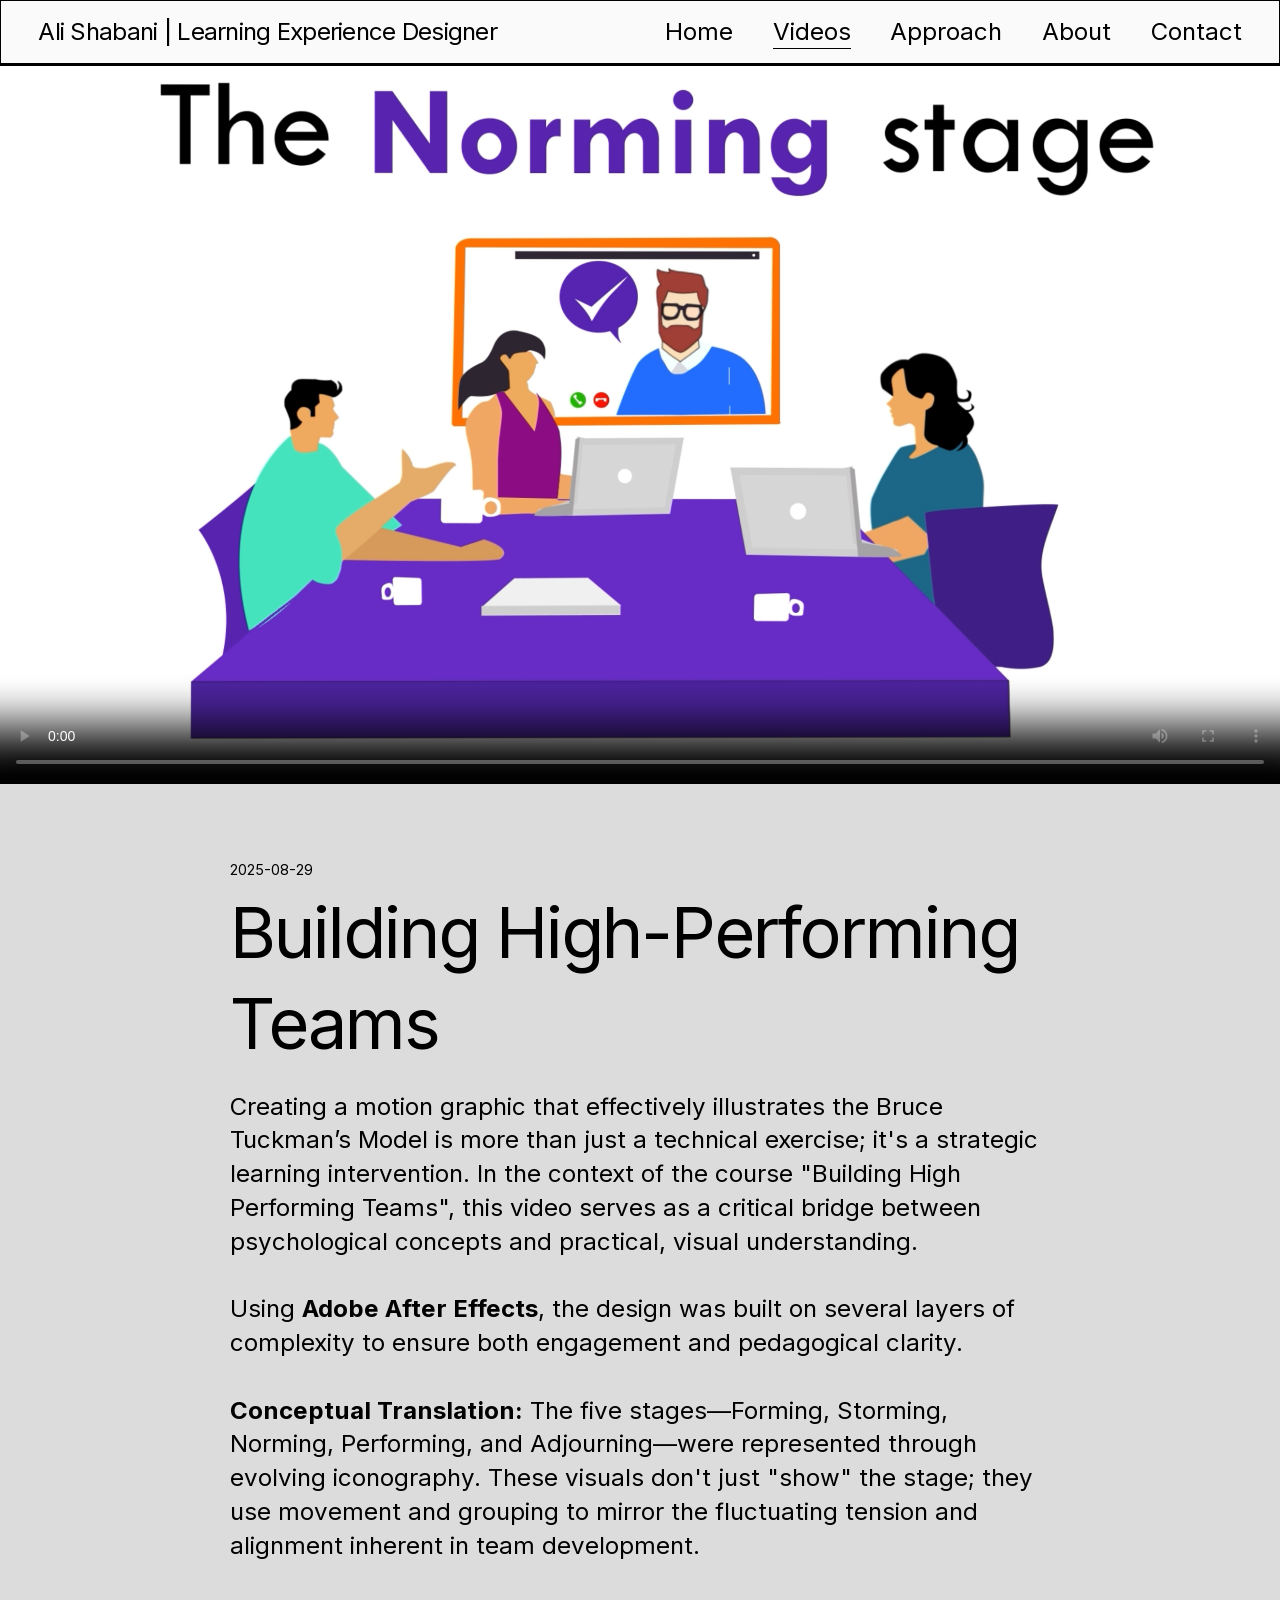
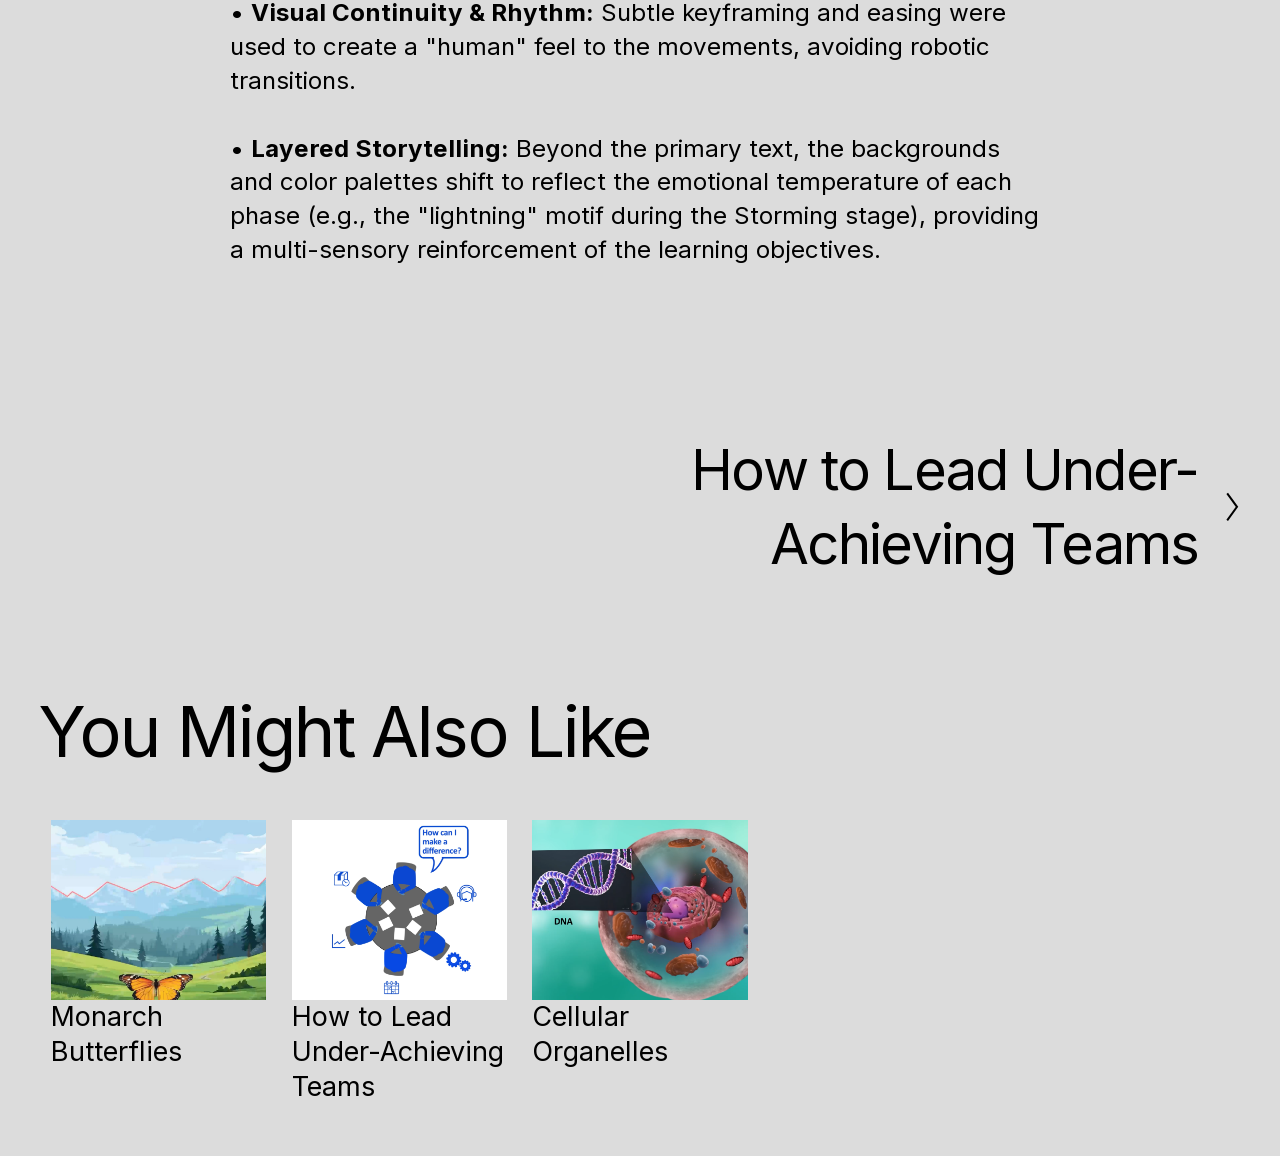
==== commit e6751bf3: "Use one Tuckman video file for both players Co-Authored-By: Claude Opus 5.5 <noreply@anthropic.com> " ====
--- a/videos-WIx4I/v/tips-for-better-focus-cc7rp-d35s5/index.html
+++ b/videos-WIx4I/v/tips-for-better-focus-cc7rp-d35s5/index.html
@@ -1018,7 +1018,7 @@
 <div class="lesson-details">
 <div class="lesson-desc" style="text-align:left;">
 <div class="lesson-video-wrapper">
-<div data-config-collection-id="69bd6115cb47851c29a4c1d2" data-config-item-id="69bd6115cb47851c29a4c1eb" data-controller="LessonVideoNative" data-dynamic-strings=""><video controls="" playsinline="" poster="../../../assets/img/63d3c8-13.png" preload="metadata" src="../../../assets/video/building-high-performing-teams.mp4" style="width:100%;aspect-ratio:1.7777777777777777;display:block;background:#000;"></video></div>
+<div data-config-collection-id="69bd6115cb47851c29a4c1d2" data-config-item-id="69bd6115cb47851c29a4c1eb" data-controller="LessonVideoNative" data-dynamic-strings=""><video controls="" playsinline="" poster="../../../assets/img/63d3c8-13.png" preload="metadata" src="../../../assets/video/tuckman-team-formation.mp4" style="width:100%;aspect-ratio:1.7777777777777777;display:block;background:#000;"></video></div>
 </div>
 <div class="lesson-detail-text-wrapper">
 <div class="lesson-grid-meta-container">
